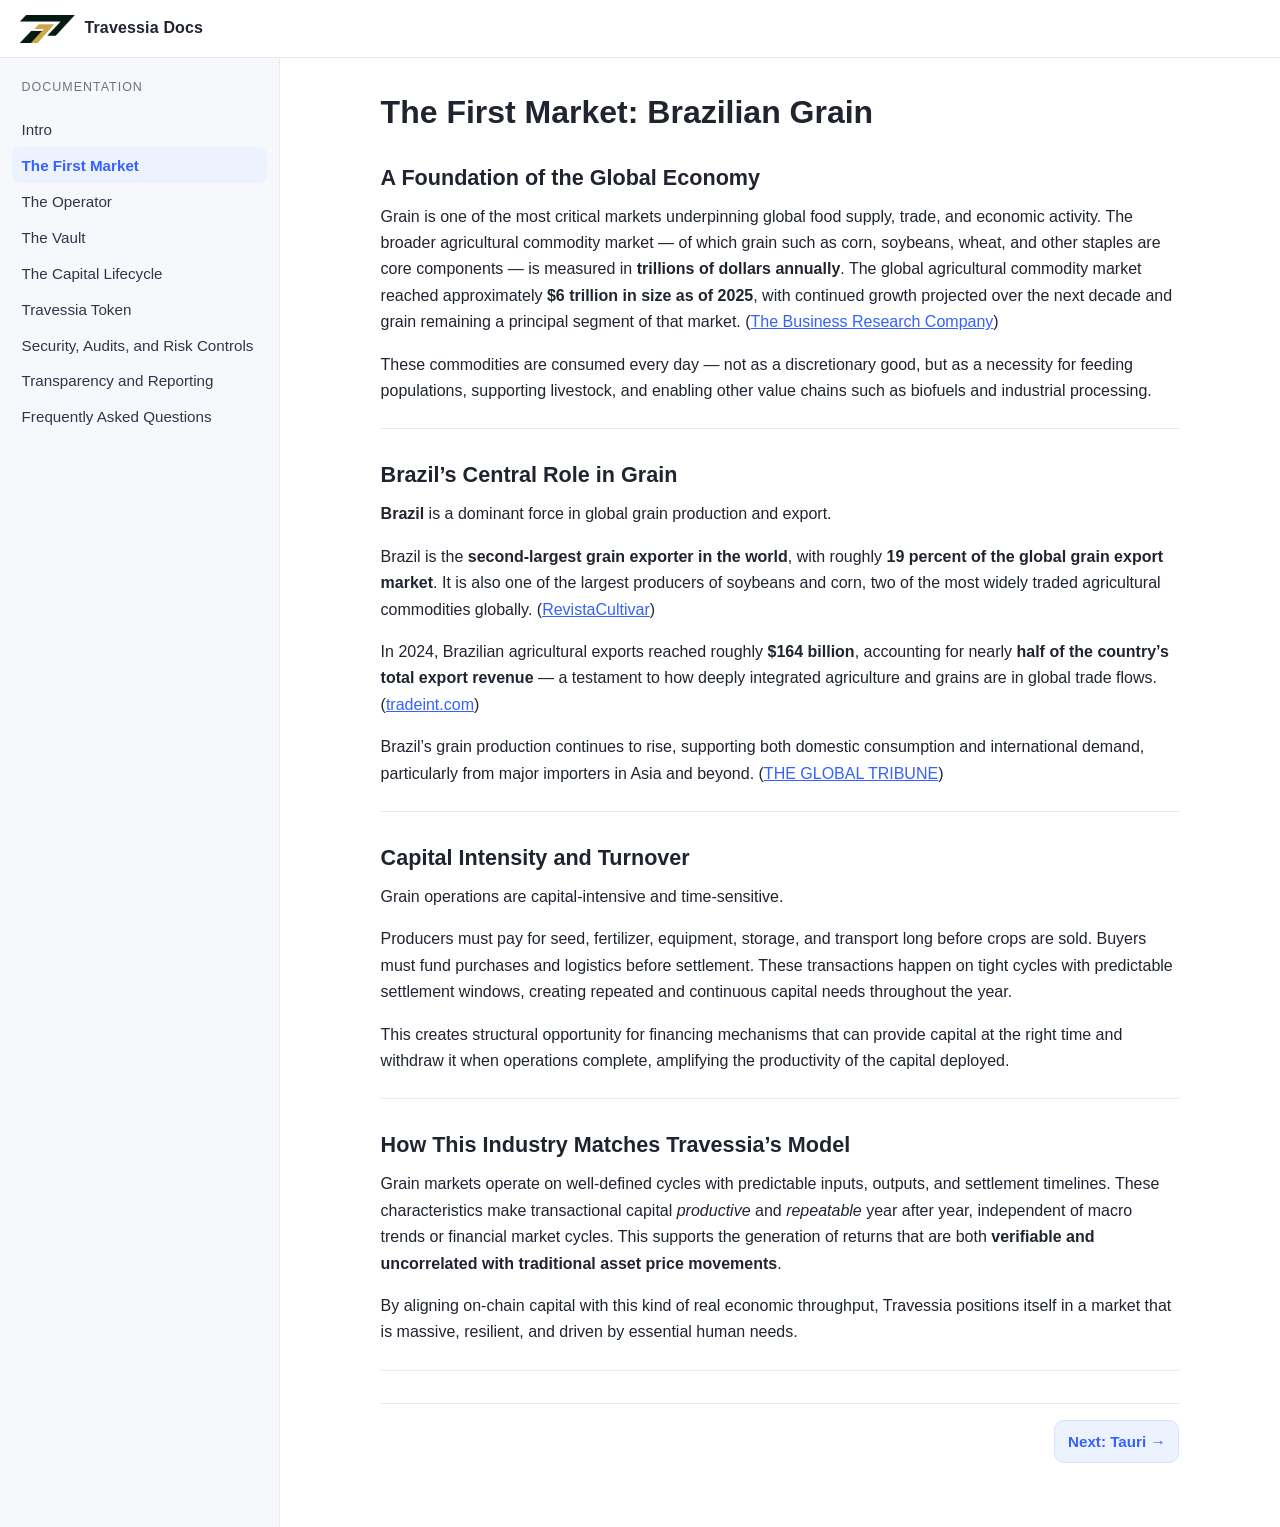
==== pages/brazilian-grain-industry.html @ fff6a248 "updated docs" ====
<!doctype html>
<html lang="en">

<head>
  <meta charset="UTF-8" />
  <meta name="viewport" content="width=device-width, initial-scale=1.0" />
  <title>Brazilian Grain Industry | Travessia Docs</title>
  <meta name="description" content="Travessia Credit documentation." />
  <link rel="stylesheet" href="../assets/css/styles.css" />
  <link rel="icon" href="../assets/icons/favicon.ico" type="image/x-icon" />
</head>

<body>
  <header class="topbar">
    <a href="../index.html" class="brand">
      <img src="../assets/images/travessia_logo_light.png" alt="Travessia logo" class="brand-logo" />
      <span>Travessia Docs</span>
    </a>
  </header>

  <div class="layout">
    <aside class="sidebar" aria-label="Docs navigation">
      <div class="sidebar-title">Documentation</div>
      <nav id="sidebar-nav">
        <ul>
          <li><a href="../index.html">Intro</a></li>
          <li><a href="brazilian-grain-industry.html" class="active">The First Market</a></li>
          <li><a href="tauri.html">The Operator</a></li>
          <li><a href="the-vault.html">The Vault</a></li>
          <li><a href="capital-lifecycle.html">The Capital Lifecycle</a></li>
          <li><a href="travessia-token-tva.html">Travessia Token</a></li>
          <li><a href="security-audits-risk-controls.html">Security, Audits, and Risk Controls</a></li>
          <li><a href="transparency-reporting.html">Transparency and Reporting</a></li>
          <li><a href="frequently-asked-questions.html">Frequently Asked Questions</a></li>
        </ul>
      </nav>
    </aside>

    <main class="content-wrap">
      <article id="content" class="content">
        <h1 id="the-first-market-brazilian-grain"><strong>The First Market: Brazilian Grain</strong></h1>
        <h2 id="a-foundation-of-the-global-economy"><strong>A Foundation of the Global Economy</strong></h2>
        <p>Grain is one of the most critical markets underpinning global food supply, trade, and economic activity. The
          broader agricultural commodity market — of which grain such as corn, soybeans, wheat, and other staples are
          core components — is measured in <strong>trillions of dollars annually</strong>. The global agricultural
          commodity market reached approximately <strong>$6 trillion in size as of 2025</strong>, with continued growth
          projected over the next decade and grain remaining a principal segment of that market. (<a href="https://www.thebusinessresearchcompany.com/report/agricultural-commodity-global-market-report?utm_source=chatgpt.com" target="_blank" rel="noopener noreferrer">The
            Business Research Company</a>)</p>
        <p>These commodities are consumed every day — not as a discretionary good, but as a necessity for feeding
          populations, supporting livestock, and enabling other value chains such as biofuels and industrial processing.
        </p>
        <hr />
        <h2 id="brazils-central-role-in-grain"><strong>Brazil’s Central Role in Grain</strong></h2>
        <p><strong>Brazil</strong> is a dominant force in global grain production and export.</p>
        <p>Brazil is the <strong>second-largest grain exporter in the world</strong>, with roughly <strong>19 percent of
            the global grain export market</strong>. It is also one of the largest producers of soybeans and corn, two
          of the most widely traded agricultural commodities globally. (<a href="https://revistacultivar.com/news/Brazil-is-the-fourth-largest-grain-producer-and-the-largest-beef-exporter-in-the-world?utm_source=chatgpt.com" target="_blank" rel="noopener noreferrer">RevistaCultivar</a>)
        </p>
        <p>In 2024, Brazilian agricultural exports reached roughly <strong>$164 billion</strong>, accounting for nearly
          <strong>half of the country’s total export revenue</strong> — a testament to how deeply integrated agriculture
          and grains are in global trade flows. (<a href="https://tradeint.com/insights/brazil-agricultural-exports-2025-key-insights/?utm_source=chatgpt.com" target="_blank" rel="noopener noreferrer">tradeint.com</a>)
        </p>
        <p>Brazil’s grain production continues to rise, supporting both domestic consumption and international demand,
          particularly from major importers in Asia and beyond. (<a href="https://globaltribune.net/brazilian-agriculture-production-exports-imports?utm_source=chatgpt.com" target="_blank" rel="noopener noreferrer">THE
            GLOBAL TRIBUNE</a>)</p>
        <hr />
        <h2 id="capital-intensity-and-turnover"><strong>Capital Intensity and Turnover</strong></h2>
        <p>Grain operations are capital-intensive and time-sensitive.</p>
        <p>Producers must pay for seed, fertilizer, equipment, storage, and transport long before crops are sold. Buyers
          must fund purchases and logistics before settlement. These transactions happen on tight cycles with
          predictable settlement windows, creating repeated and continuous capital needs throughout the year.</p>
        <p>This creates structural opportunity for financing mechanisms that can provide capital at the right time and
          withdraw it when operations complete, amplifying the productivity of the capital deployed.</p>
        <hr />
        <h2 id="how-this-industry-matches-travessias-model"><strong>How This Industry Matches Travessia’s Model</strong>
        </h2>
        <p>Grain markets operate on well-defined cycles with predictable inputs, outputs, and settlement timelines.
          These characteristics make transactional capital <em>productive</em> and <em>repeatable</em> year after year,
          independent of macro trends or financial market cycles. This supports the generation of returns that are both
          <strong>verifiable and uncorrelated with traditional asset price movements</strong>.
        </p>
        <p>By aligning on-chain capital with this kind of real economic throughput, Travessia positions itself in a
          market that is massive, resilient, and driven by essential human needs.</p>
        <hr />
              <nav class="page-nav" aria-label="Page navigation">
          <a class="next-page-button" href="tauri.html">Next: Tauri &rarr;</a>
        </nav>
</article>
    </main>
  </div>
</body>

</html>
---- assets/css/styles.css ----
:root {
  --bg: #ffffff;
  --bg-soft: #f6f8fc;
  --line: #e7eaf2;
  --text: #1f2430;
  --muted: #6c7384;
  --brand: #3461ff;
  --brand-soft: #edf2ff;
}

*,
*::before,
*::after {
  box-sizing: border-box;
}

html,
body {
  margin: 0;
  padding: 0;
  color: var(--text);
  background: var(--bg);
  font-family: ui-sans-serif, -apple-system, BlinkMacSystemFont, "Segoe UI", sans-serif;
  line-height: 1.65;
}

.topbar {
  height: 58px;
  display: flex;
  align-items: center;
  justify-content: flex-start;
  border-bottom: 1px solid var(--line);
  padding: 0 1rem 0 1.25rem;
  position: sticky;
  top: 0;
  z-index: 10;
  background: #fff;
}

.brand {
  display: inline-flex;
  align-items: center;
  gap: 0.6rem;
  font-weight: 700;
  text-decoration: none;
  color: var(--text);
  letter-spacing: 0.01em;
}

.brand-logo {
  height: 28px;
  width: auto;
  display: block;
}

.layout {
  display: grid;
  grid-template-columns: 280px minmax(0, 1fr);
  min-height: calc(100vh - 58px);
}

.sidebar {
  border-right: 1px solid var(--line);
  background: var(--bg-soft);
  padding: 1rem 0.75rem;
  overflow: auto;
}

.sidebar-title {
  font-size: 0.78rem;
  text-transform: uppercase;
  letter-spacing: 0.08em;
  color: var(--muted);
  margin: 0.2rem 0.6rem 0.85rem;
}

#sidebar-nav ul {
  margin: 0;
  padding: 0;
  list-style: none;
}

#sidebar-nav li {
  margin: 0;
}

#sidebar-nav a {
  display: block;
  text-decoration: none;
  color: #2f3648;
  padding: 0.34rem 0.6rem;
  border-radius: 8px;
  font-size: 0.95rem;
}

#sidebar-nav a.nav-h2 {
  padding-left: 1.2rem;
  font-size: 0.9rem;
  color: #4f5668;
}

#sidebar-nav a.nav-h1 {
  font-size: 0.95rem;
}

#sidebar-nav a:hover {
  background: #eef2fb;
}

#sidebar-nav a.active {
  color: var(--brand);
  background: var(--brand-soft);
  font-weight: 600;
}

.sidebar-subtitle {
  margin-top: 1.1rem;
}

.content-wrap {
  overflow: auto;
}

.content {
  max-width: 850px;
  margin: 0 auto;
  padding: 2.2rem 1.6rem 4rem;
}

.loading {
  color: var(--muted);
}

.content h1 {
  font-size: 2rem;
  margin: 0 0 1rem;
  line-height: 1.2;
}

.content h2 {
  font-size: 1.35rem;
  margin: 2rem 0 0.75rem;
  line-height: 1.3;
}

.content h3 {
  font-size: 1.1rem;
  margin: 1.6rem 0 0.65rem;
}

.content p {
  margin: 0.45rem 0 1rem;
}

.content hr {
  border: none;
  border-top: 1px solid var(--line);
  margin: 1.5rem 0;
}

.content ul {
  margin: 0.35rem 0 1.1rem;
  padding-left: 1.2rem;
}

.content li {
  margin-bottom: 0.3rem;
}

.content a {
  color: var(--brand);
}

.faq-item {
  border: 1px solid var(--line);
  border-radius: 10px;
  background: #fbfcff;
  margin: 0 0 0.7rem;
}

.faq-item summary {
  cursor: pointer;
  padding: 0.65rem 0.8rem;
  font-weight: 600;
  list-style: none;
}

.faq-item summary::-webkit-details-marker {
  display: none;
}

.faq-item summary::before {
  content: "+";
  color: var(--brand);
  margin-right: 0.45rem;
}

.faq-item[open] summary::before {
  content: "-";
}

.faq-item p {
  margin: 0;
  padding: 0 0.8rem 0.75rem 2rem;
}

.page-nav {
  margin-top: 2rem;
  padding-top: 1rem;
  border-top: 1px solid var(--line);
  display: flex;
  justify-content: flex-end;
}

.next-page-button {
  display: inline-block;
  text-decoration: none;
  font-weight: 600;
  font-size: 0.95rem;
  color: var(--brand);
  background: var(--brand-soft);
  border: 1px solid #d8e2ff;
  border-radius: 10px;
  padding: 0.5rem 0.8rem;
}

.next-page-button:hover {
  background: #e3ebff;
}

@media (max-width: 980px) {
  .layout {
    grid-template-columns: 1fr;
  }

  .sidebar {
    border-right: 0;
    border-bottom: 1px solid var(--line);
    max-height: 40vh;
  }
}
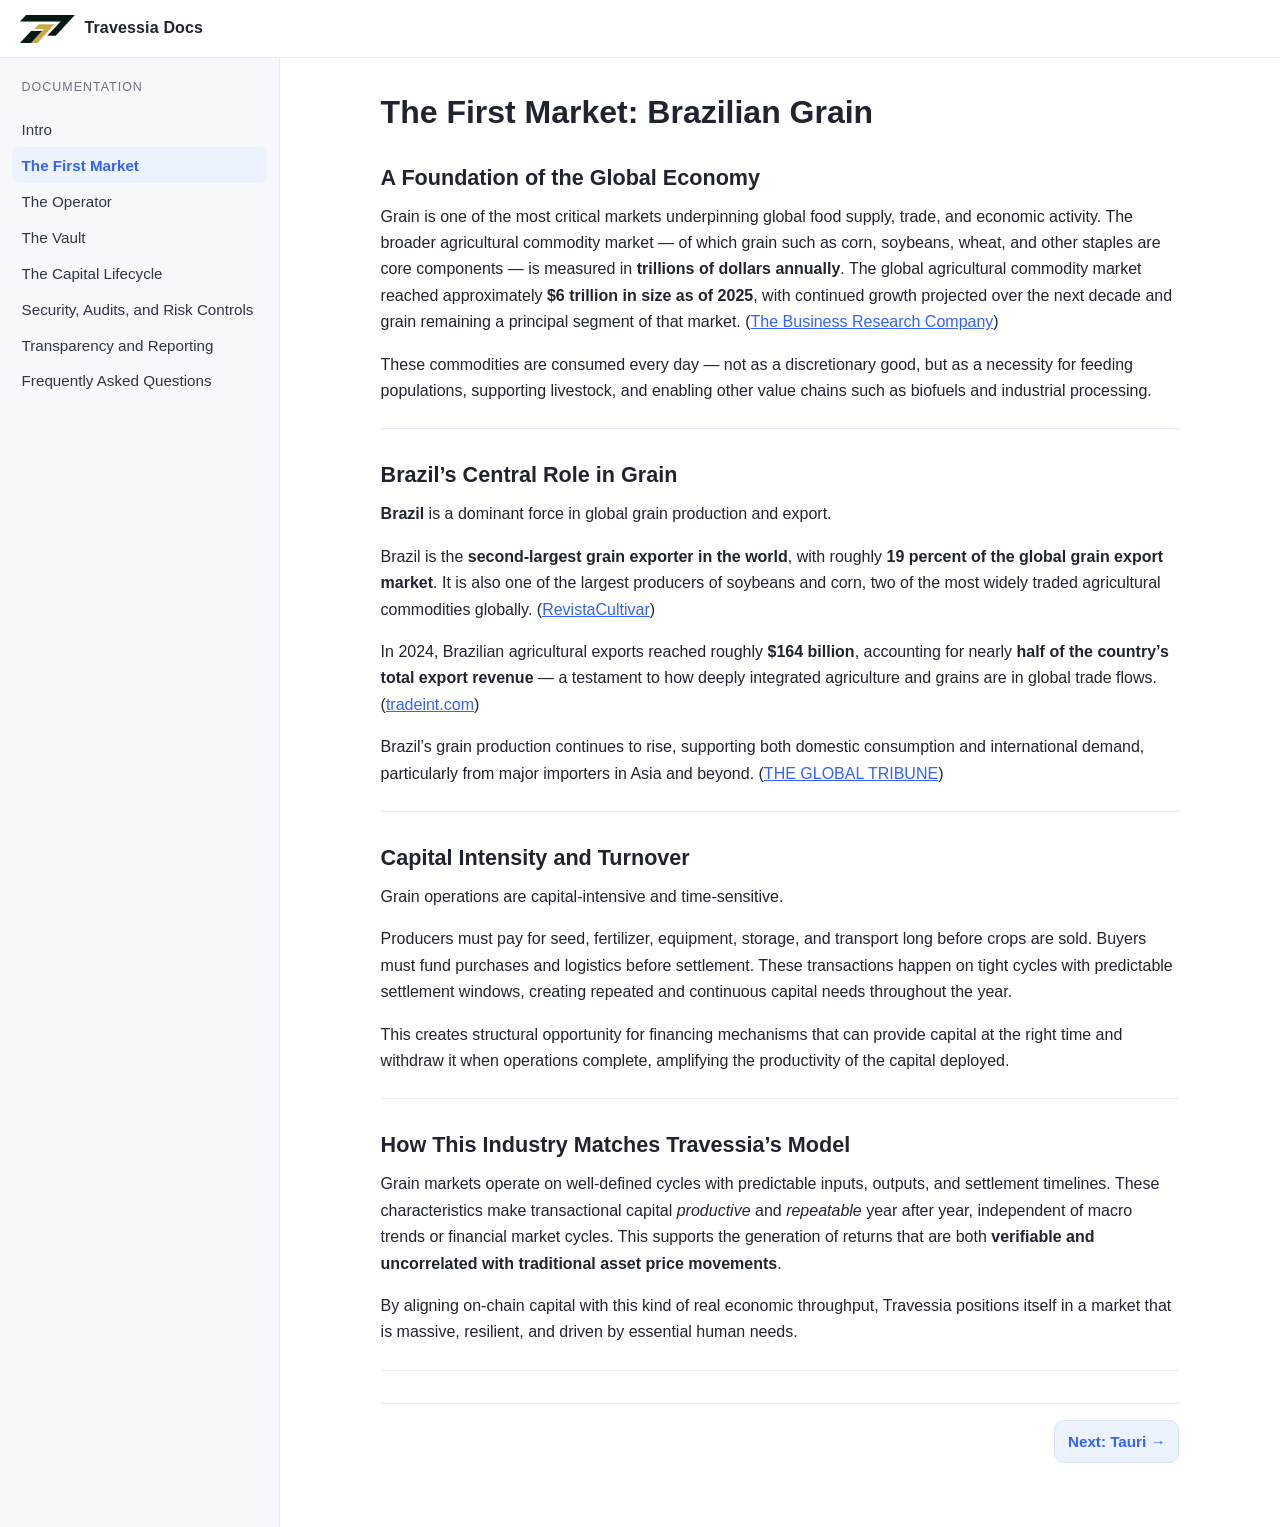
==== commit 1fe79243: "removed TVA token" ====
--- a/pages/brazilian-grain-industry.html
+++ b/pages/brazilian-grain-industry.html
@@ -28,7 +28,6 @@
           <li><a href="tauri.html">The Operator</a></li>
           <li><a href="the-vault.html">The Vault</a></li>
           <li><a href="capital-lifecycle.html">The Capital Lifecycle</a></li>
-          <li><a href="travessia-token-tva.html">Travessia Token</a></li>
           <li><a href="security-audits-risk-controls.html">Security, Audits, and Risk Controls</a></li>
           <li><a href="transparency-reporting.html">Transparency and Reporting</a></li>
           <li><a href="frequently-asked-questions.html">Frequently Asked Questions</a></li>
--- a/assets/css/styles.css
+++ b/assets/css/styles.css
@@ -204,6 +204,48 @@
   padding: 0 0.8rem 0.75rem 2rem;
 }
 
+.audit-cards {
+  margin: 0.6rem 0 1.2rem;
+  padding: 0;
+  display: grid;
+  gap: 0.8rem;
+}
+
+.audit-card {
+  border: 1px solid #d2d9e8;
+  border-radius: 12px;
+  background: #fbfcff;
+  box-shadow: 0 1px 2px rgba(31, 36, 48, 0.06);
+  padding: 0.95rem 1rem;
+}
+
+.audit-card-title {
+  margin: 0;
+  font-size: 1rem;
+  line-height: 1.3;
+}
+
+.audit-card-subtitle {
+  margin: 0.35rem 0 0.9rem;
+  color: var(--muted);
+}
+
+.audit-card-button {
+  display: inline-block;
+  text-decoration: none;
+  font-weight: 600;
+  font-size: 0.92rem;
+  color: var(--brand);
+  background: var(--brand-soft);
+  border: 1px solid #d8e2ff;
+  border-radius: 10px;
+  padding: 0.45rem 0.75rem;
+}
+
+.audit-card-button:hover {
+  background: #e3ebff;
+}
+
 .page-nav {
   margin-top: 2rem;
   padding-top: 1rem;
